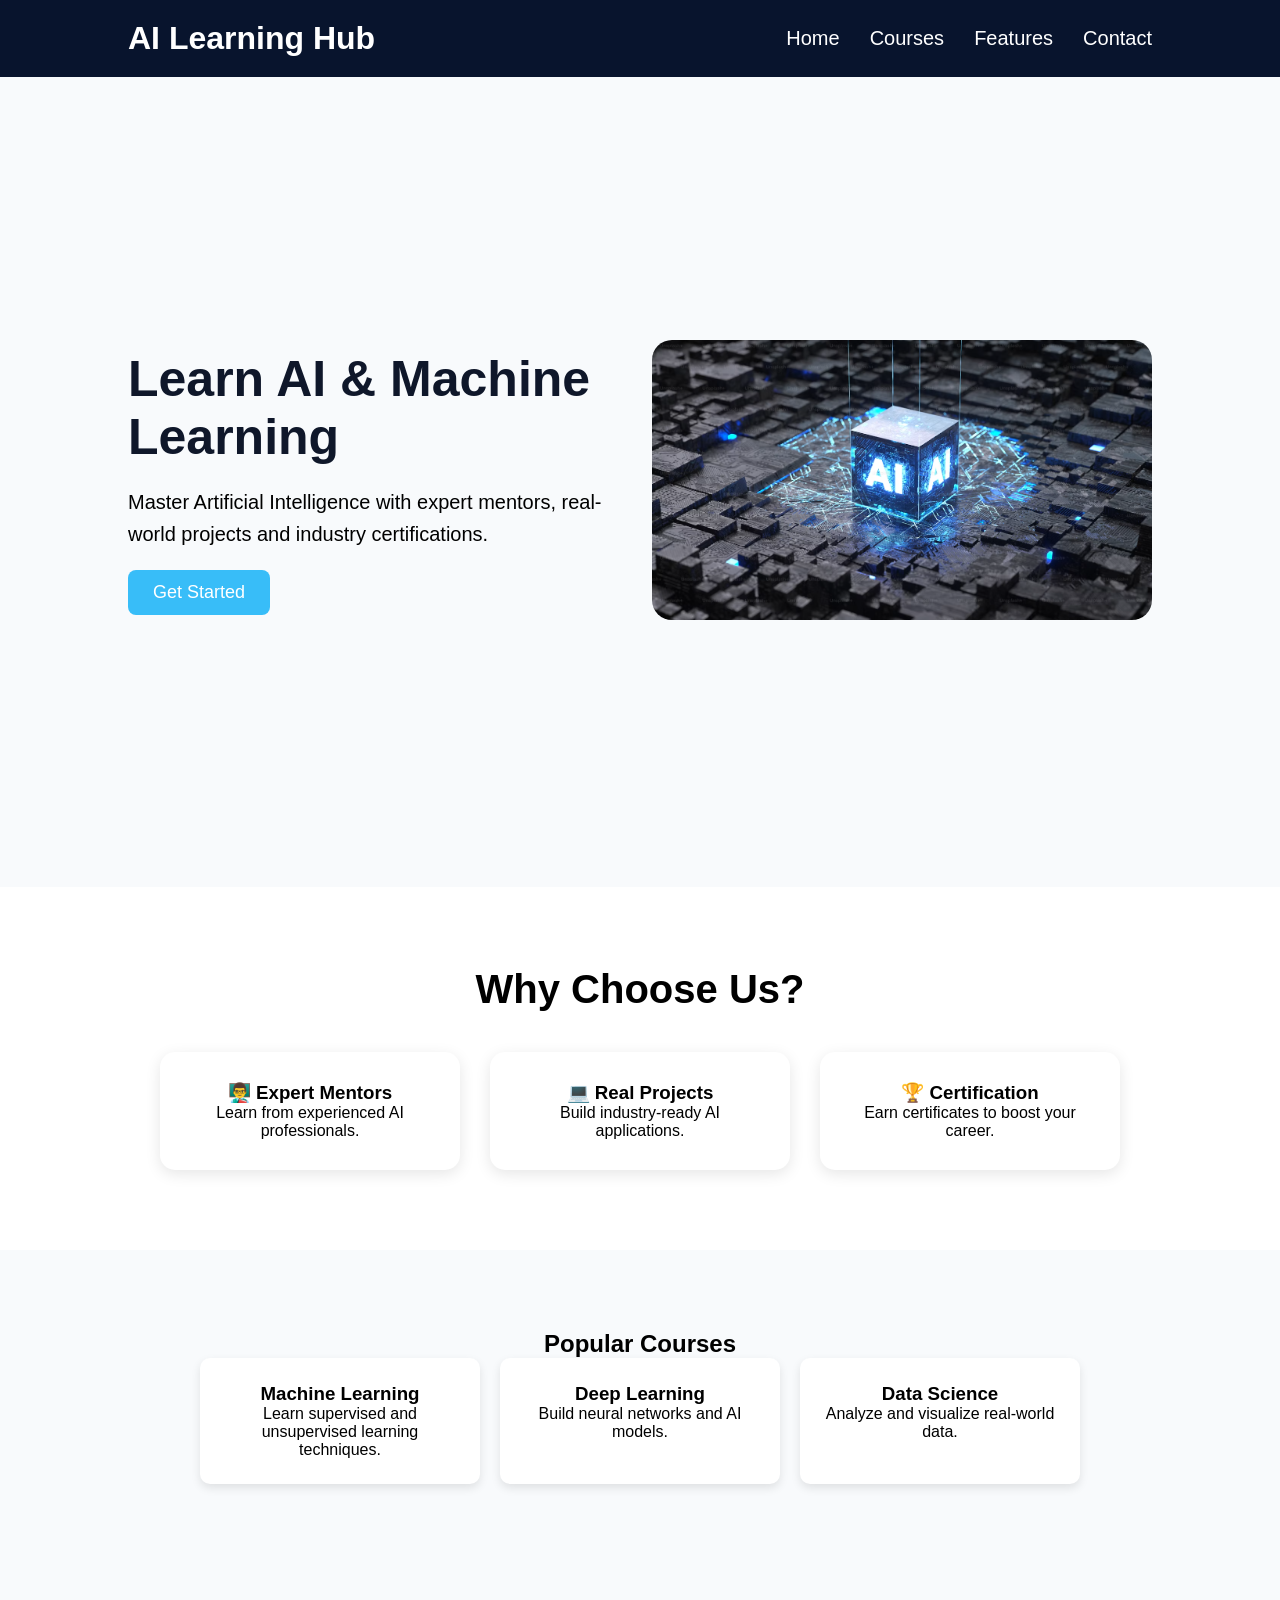
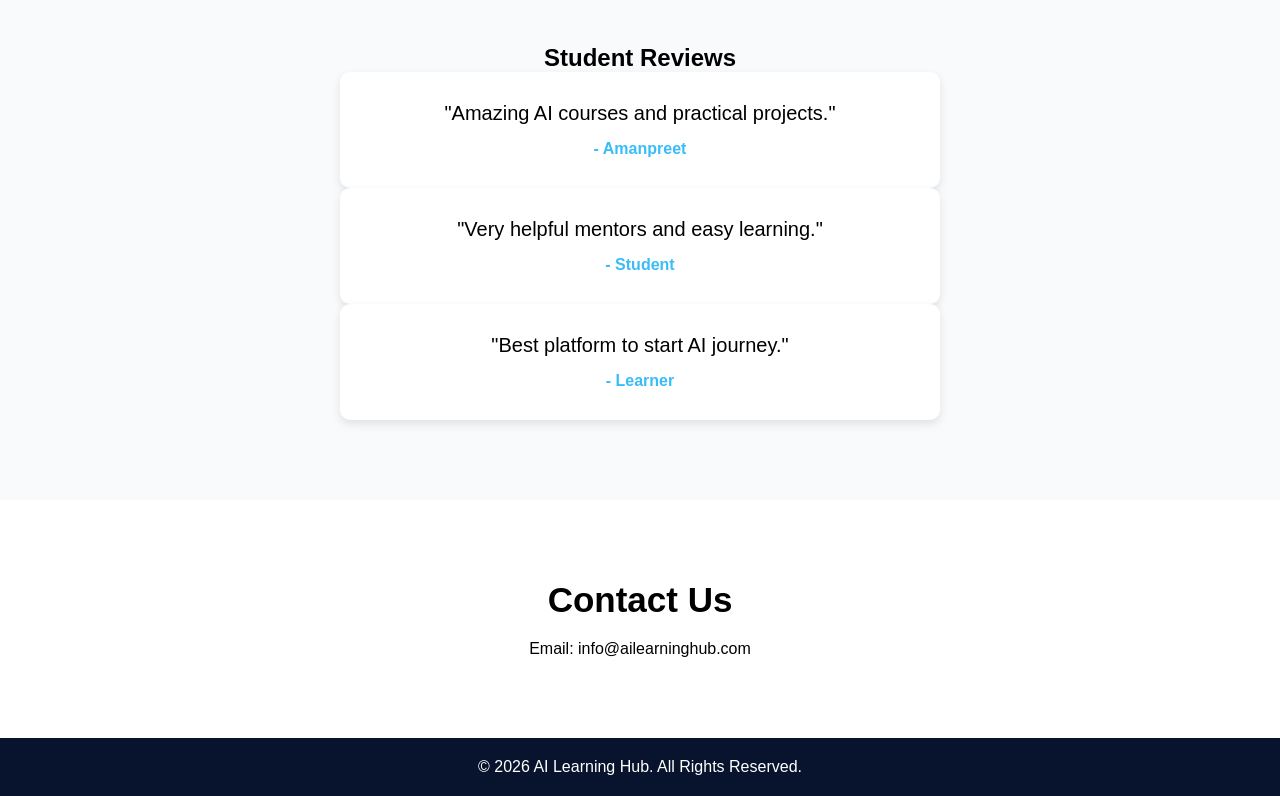
==== Task2-LandingPage/index.html @ 40dde59e "Add Task 2 Landing Page" ====
<!DOCTYPE html>
<html lang="en">

<head>
    <meta charset="UTF-8">
    <meta name="viewport" content="width=device-width, initial-scale=1.0">
    <title>AI Learning Hub</title>
    <link rel="stylesheet" href="style.css">
</head>

<body>
    <header>
        <nav>
            <div class="logo">AI Learning Hub</div>

            <ul class="nav-links">
                <li><a href="#home">Home</a></li>
                <li><a href="#courses">Courses</a></li>
                <li><a href="#features">Features</a></li>
                <li><a href="#contact">Contact</a></li>
            </ul>
        </nav>
    </header>
    <section id="home" class="hero">

        <div class="hero-text">
            <h1>Learn AI & Machine Learning</h1>

            <p>
                Master Artificial Intelligence with expert mentors,
                real-world projects and industry certifications.
            </p>

            <button>Get Started</button>
        </div>

        <div class="hero-image">
            <img src="image.png" alt="AI Image">
        </div>

    </section>
    <section id="features" class="features">

        <h2>Why Choose Us?</h2>

        <div class="feature-container">

            <div class="feature-card">
                <h3>👨‍🏫 Expert Mentors</h3>
                <p>Learn from experienced AI professionals.</p>
            </div>

            <div class="feature-card">
                <h3>💻 Real Projects</h3>
                <p>Build industry-ready AI applications.</p>
            </div>

            <div class="feature-card">
                <h3>🏆 Certification</h3>
                <p>Earn certificates to boost your career.</p>
            </div>

        </div>

    </section>
    <section id="courses" class="courses">
        <h2>Popular Courses</h2>

        <div class="course-container">

            <div class="course-card">
                <h3>Machine Learning</h3>
                <p>Learn supervised and unsupervised learning techniques.</p>
            </div>

            <div class="course-card">
                <h3>Deep Learning</h3>
                <p>Build neural networks and AI models.</p>
            </div>

            <div class="course-card">
                <h3>Data Science</h3>
                <p>Analyze and visualize real-world data.</p>
            </div>

        </div>
    </section>
    <section class="testimonials">
        <h2>Student Reviews</h2>

        <div class="review-card">
            <p>"Amazing AI courses and practical projects."</p>
            <h4>- Amanpreet</h4>
        </div>

        <div class="review-card">
            <p>"Very helpful mentors and easy learning."</p>
            <h4>- Student</h4>
        </div>

        <div class="review-card">
            <p>"Best platform to start AI journey."</p>
            <h4>- Learner</h4>
        </div>
    </section>

    <section id="contact" class="contact">
        <h2>Contact Us</h2>
        <p>Email: info@ailearninghub.com</p>
    </section>

    <footer>
        <p>© 2026 AI Learning Hub. All Rights Reserved.</p>
    </footer>
</body>

</html>
---- Task2-LandingPage/style.css ----
html{
    scroll-behavior: smooth;
}
*{
    margin:0;
    padding:0;
    box-sizing:border-box;
    font-family:Arial, sans-serif;
}

body{
    background:#f8fafc;
}

.navbar{
    display:flex;
    justify-content:space-between;
    align-items:center;
    padding:20px 50px;
    background:#0f172a;
}

.logo{
    color:white;
    font-size:28px;
    font-weight:bold;
}

nav{
    display:flex;
    justify-content:space-between;
    align-items:center;
    padding:20px 10%;
    background:#08142d;
}
header{
    position:sticky;
    top:0;
    z-index:1000;
}

.logo{
    color:white;
    font-size:32px;
    font-weight:bold;
}

.nav-links{
    display:flex;
    list-style:none;
    gap:30px;
}

.nav-links a{
    color:white;
    text-decoration:none;
    font-size:20px;
}

.nav-links a:hover{
    color:#38bdf8;
}
.hero{
    display:flex;
    justify-content:space-between;
    align-items:center;
    padding:100px 10%;
    min-height:90vh;
}

.hero-text{
    width:50%;
}

.hero-text h1{
    font-size:50px;
    color:#0f172a;
}

.hero-text p{
    margin-top:20px;
    font-size:20px;
    line-height:1.6;
}

.hero-text button{
    margin-top:20px;
    padding:12px 25px;
    border:none;
    background:#38bdf8;
    color:white;
    font-size:18px;
    border-radius:8px;
    cursor:pointer;
}
.hero-text button:hover{
    background:#0284c7;
    transform:scale(1.05);
}
.hero-image img{
    width:500px;
    border-radius:20px;
    transition:0.4s;
}

.hero-image img:hover{
    transform:scale(1.05);
}
.features{
    padding:80px;
    text-align:center;
    background:white;
}

.features h2{
    font-size:40px;
    margin-bottom:40px;
}

.feature-container{
    display:flex;
    justify-content:center;
    gap:30px;
}

.feature-card{
    width:300px;
    padding:30px;
    background:white;
    border-radius:15px;
    box-shadow:0 4px 15px rgba(0,0,0,0.1);
    transition:0.3s;
}

.feature-card:hover{
    transform:translateY(-10px);
}
.feature-card:hover,
.course-card:hover{
    transform:translateY(-5px);
    transition:0.3s;
}
.btn:hover{
    background:#0284c7;
}
.courses{
    padding:80px 10%;
    text-align:center;
}

.course-container{
    display:flex;
    justify-content:center;
    gap:20px;
    flex-wrap:wrap;
}

.course-card{
    background:white;
    padding:25px;
    width:280px;
    border-radius:10px;
    box-shadow:0 4px 10px rgba(0,0,0,0.1);
    transition:0.3s;
}

.course-card:hover{
    transform:translateY(-10px);
}
.testimonials{
    text-align:center;
    padding:80px 10%;
}

.review-card{
    max-width:600px;
    margin:auto;
    background:white;
    padding:30px;
    border-radius:10px;
    box-shadow:0 4px 10px rgba(0,0,0,0.1);
}

.review-card p{
    font-size:20px;
    margin-bottom:15px;
}

.review-card h4{
    color:#38bdf8;
}
.contact{
    text-align:center;
    padding:80px 10%;
    background:white;
}

.contact h2{
    margin-bottom:20px;
    font-size:35px;
}
footer{
    background:#08142d;
    color:white;
    text-align:center;
    padding:20px;
}

@media(max-width:768px){

    .hero{
        flex-direction:column;
        text-align:center;
    }

    .hero-text{
        width:100%;
        margin-bottom:30px;
    }

    .hero-image img{
        width:100%;
        max-width:400px;
    }

    .feature-container,
    .course-container{
        flex-direction:column;
        align-items:center;
    }

    nav{
        flex-direction:column;
        gap:15px;
    }
}
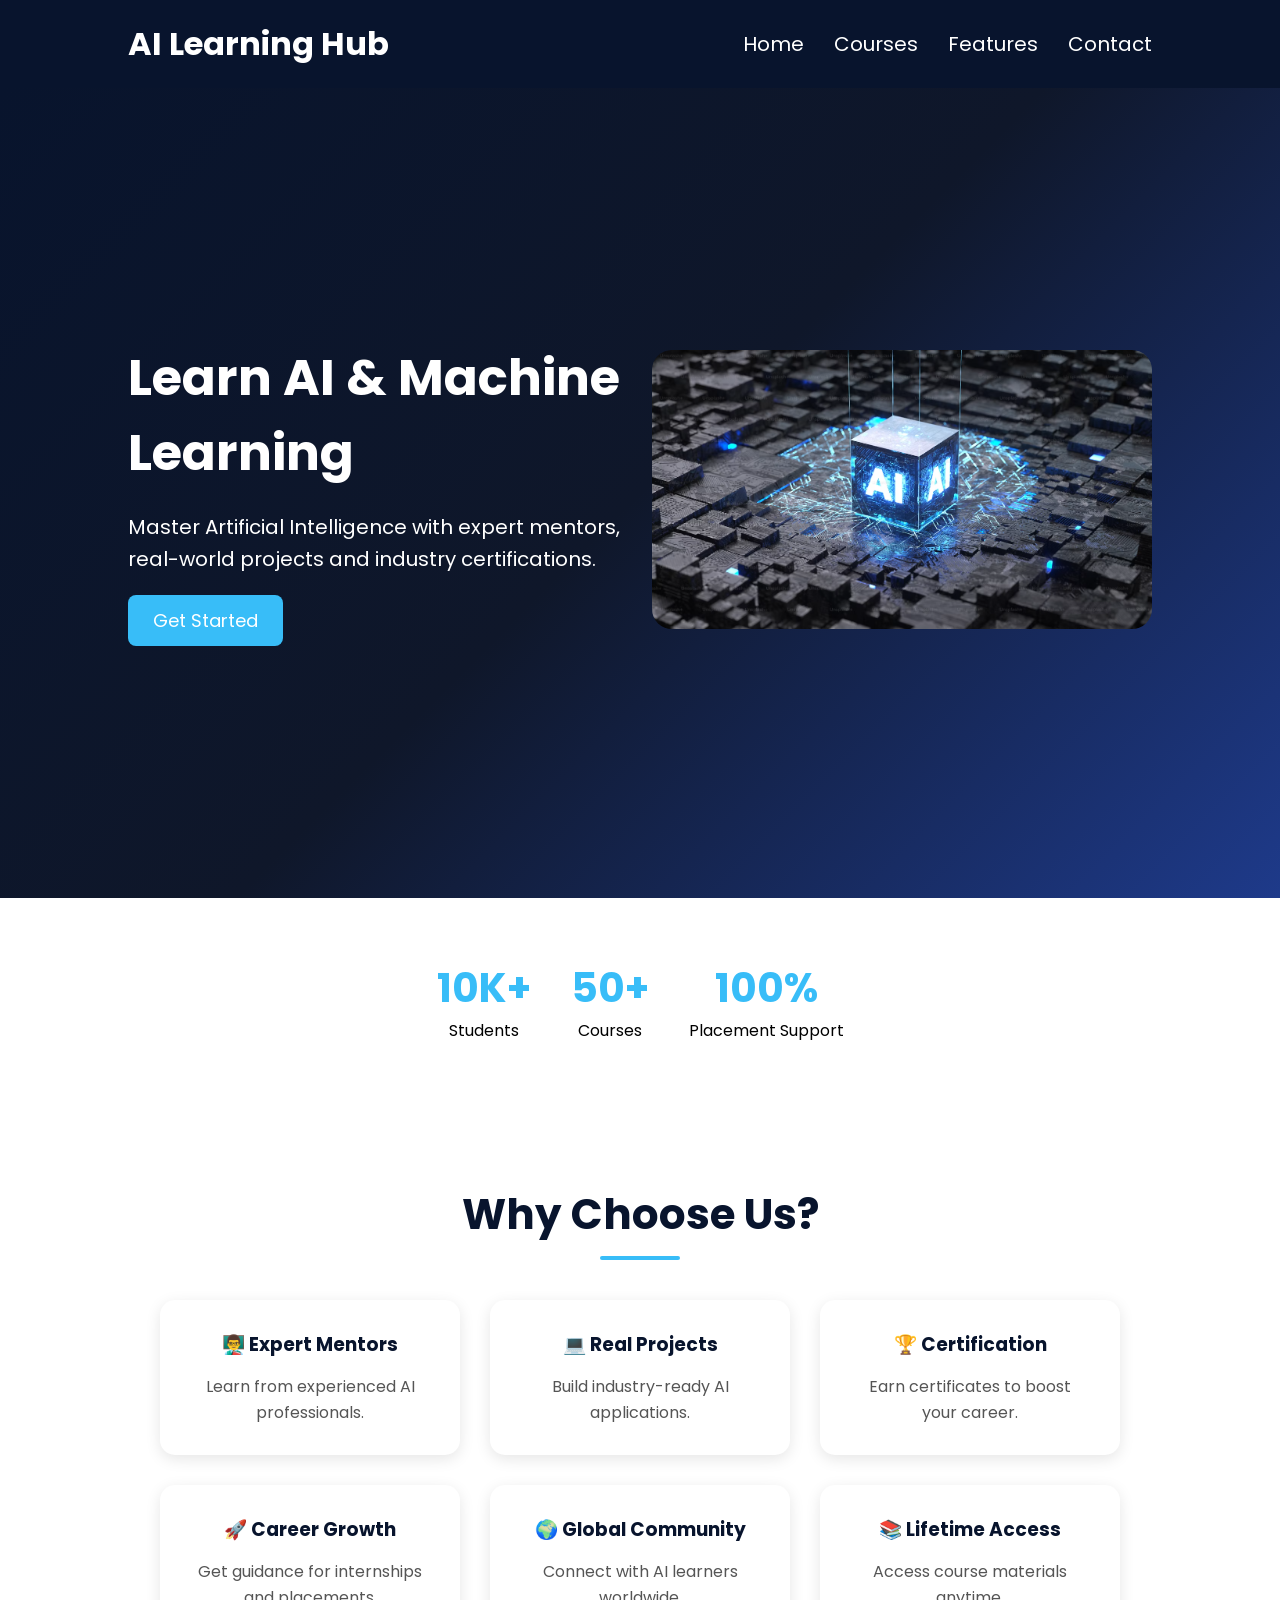
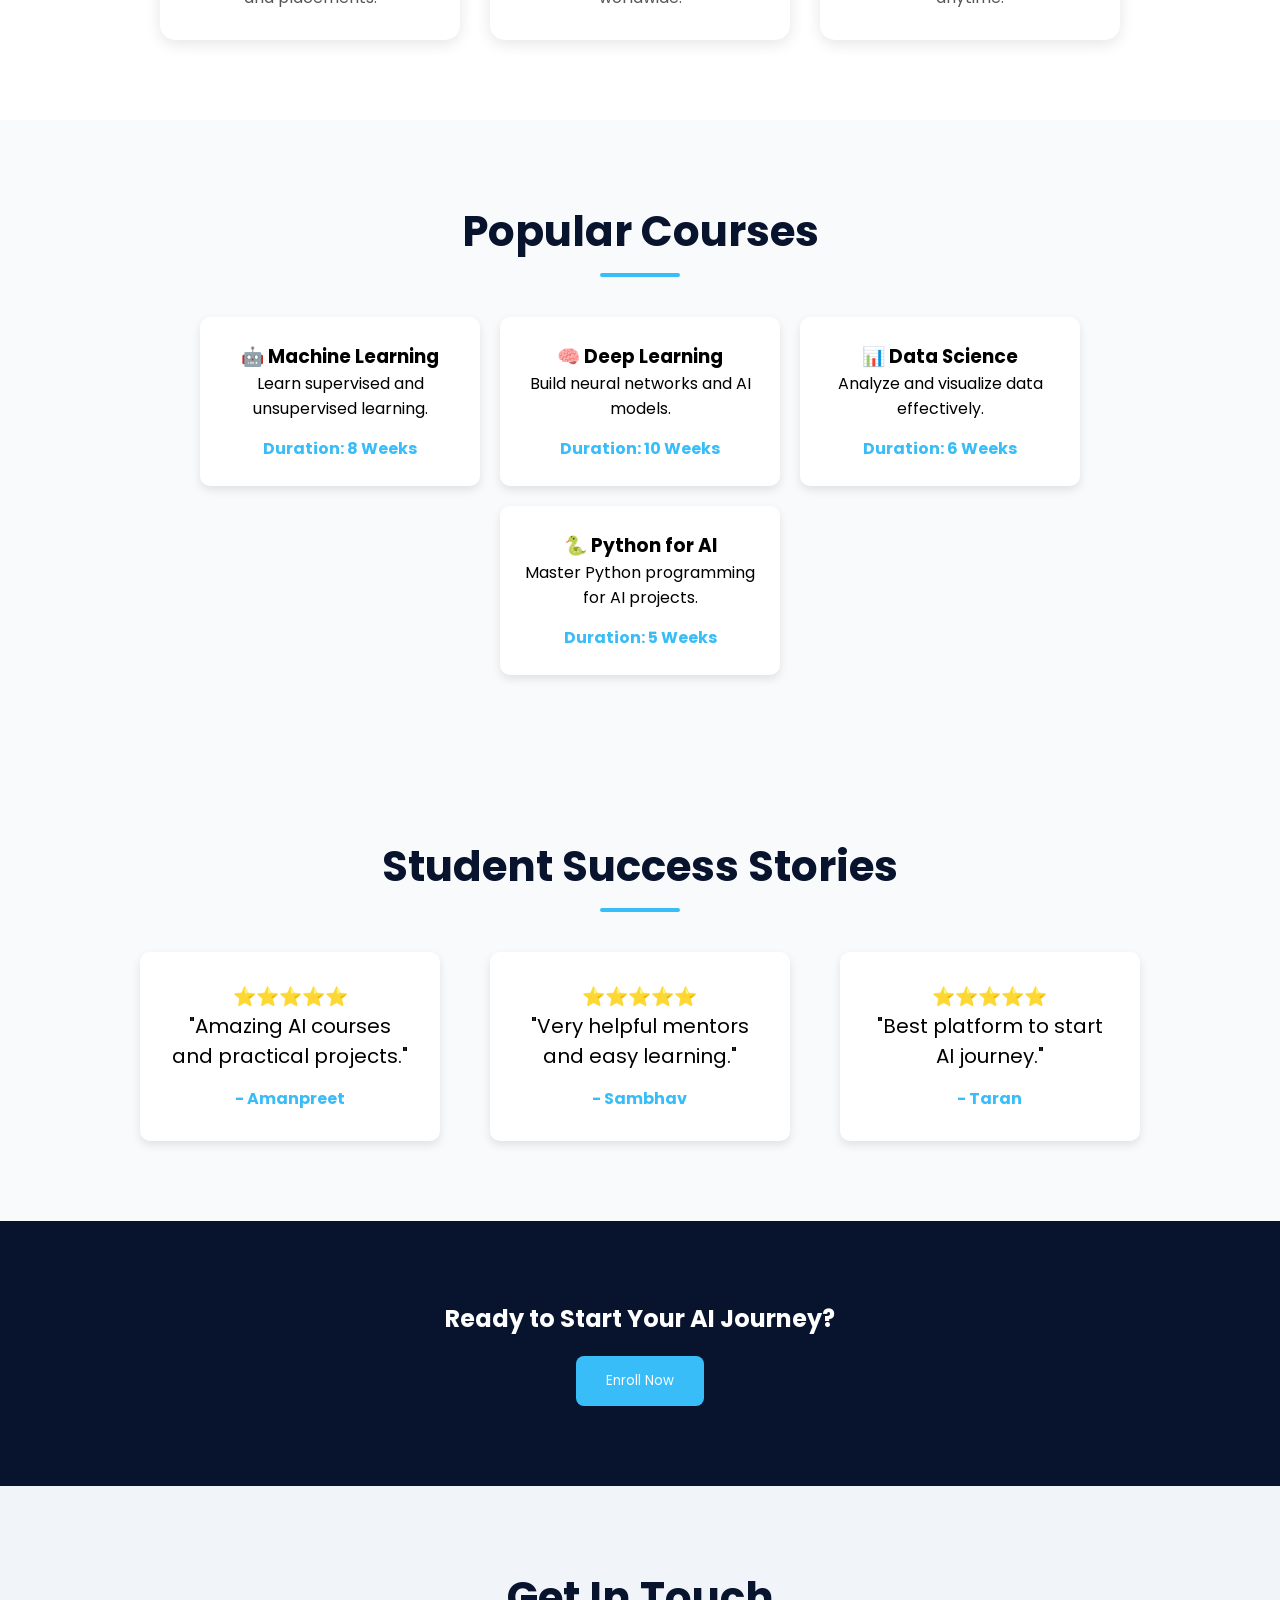
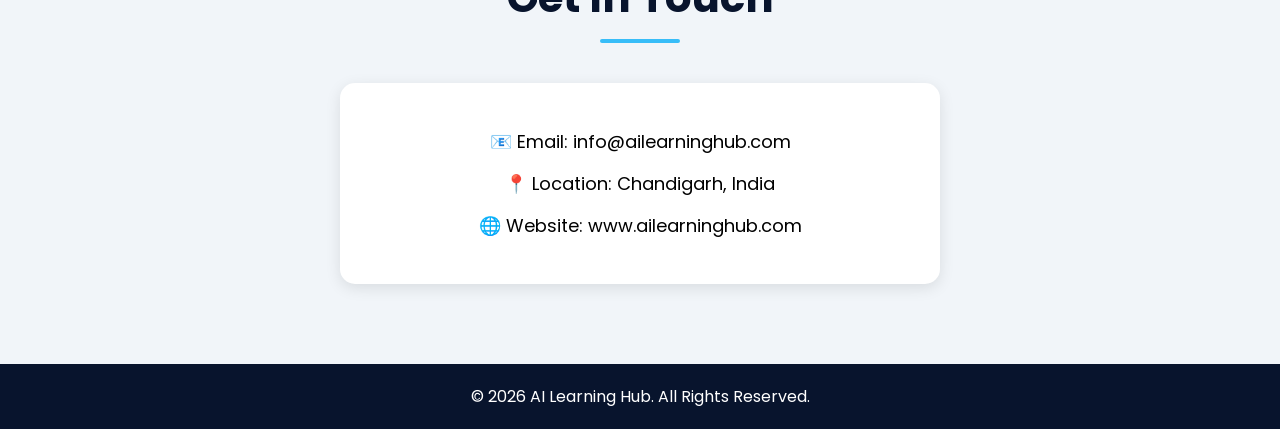
==== commit 2cbb3e1c: "Add Task2 LandingPage" ====
--- a/Task2-LandingPage/index.html
+++ b/Task2-LandingPage/index.html
@@ -6,6 +6,7 @@
     <meta name="viewport" content="width=device-width, initial-scale=1.0">
     <title>AI Learning Hub</title>
     <link rel="stylesheet" href="style.css">
+    <link href="https://fonts.googleapis.com/css2?family=Poppins:wght@300;400;600;700&display=swap" rel="stylesheet">
 </head>
 
 <body>
@@ -39,6 +40,22 @@
         </div>
 
     </section>
+    <section class="stats">
+        <div class="stat-box">
+            <h2>10K+</h2>
+            <p>Students</p>
+        </div>
+
+        <div class="stat-box">
+            <h2>50+</h2>
+            <p>Courses</p>
+        </div>
+
+        <div class="stat-box">
+            <h2>100%</h2>
+            <p>Placement Support</p>
+        </div>
+    </section>
     <section id="features" class="features">
 
         <h2>Why Choose Us?</h2>
@@ -60,6 +77,21 @@
                 <p>Earn certificates to boost your career.</p>
             </div>
 
+            <div class="feature-card">
+                <h3>🚀 Career Growth</h3>
+                <p>Get guidance for internships and placements.</p>
+            </div>
+
+            <div class="feature-card">
+                <h3>🌍 Global Community</h3>
+                <p>Connect with AI learners worldwide.</p>
+            </div>
+
+            <div class="feature-card">
+                <h3>📚 Lifetime Access</h3>
+                <p>Access course materials anytime.</p>
+            </div>
+
         </div>
 
     </section>
@@ -69,44 +101,79 @@
         <div class="course-container">
 
             <div class="course-card">
-                <h3>Machine Learning</h3>
-                <p>Learn supervised and unsupervised learning techniques.</p>
+                <h3>🤖 Machine Learning</h3>
+                <p>Learn supervised and unsupervised learning.</p>
+                <span>Duration: 8 Weeks</span>
             </div>
 
             <div class="course-card">
-                <h3>Deep Learning</h3>
+                <h3>🧠 Deep Learning</h3>
                 <p>Build neural networks and AI models.</p>
+                <span>Duration: 10 Weeks</span>
             </div>
 
             <div class="course-card">
-                <h3>Data Science</h3>
-                <p>Analyze and visualize real-world data.</p>
+                <h3>📊 Data Science</h3>
+                <p>Analyze and visualize data effectively.</p>
+                <span>Duration: 6 Weeks</span>
+            </div>
+
+            <div class="course-card">
+                <h3>🐍 Python for AI</h3>
+                <p>Master Python programming for AI projects.</p>
+                <span>Duration: 5 Weeks</span>
             </div>
 
         </div>
     </section>
+
     <section class="testimonials">
-        <h2>Student Reviews</h2>
 
-        <div class="review-card">
-            <p>"Amazing AI courses and practical projects."</p>
-            <h4>- Amanpreet</h4>
+        <h2>Student Success Stories</h2>
+
+        <div class="review-container">
+
+            <div class="review-card">
+                <h3>⭐⭐⭐⭐⭐</h3>
+                <p>"Amazing AI courses and practical projects."</p>
+                <h4>- Amanpreet</h4>
+            </div>
+
+            <div class="review-card">
+                <h3>⭐⭐⭐⭐⭐</h3>
+                <p>"Very helpful mentors and easy learning."</p>
+                <h4>- Sambhav</h4>
+            </div>
+
+            <div class="review-card">
+                <h3>⭐⭐⭐⭐⭐</h3>
+                <p>"Best platform to start AI journey."</p>
+                <h4>- Taran</h4>
+            </div>
+
         </div>
 
-        <div class="review-card">
-            <p>"Very helpful mentors and easy learning."</p>
-            <h4>- Student</h4>
-        </div>
+    </section>
 
-        <div class="review-card">
-            <p>"Best platform to start AI journey."</p>
-            <h4>- Learner</h4>
-        </div>
+    <section class="cta">
+        <h2>Ready to Start Your AI Journey?</h2>
+        <button>Enroll Now</button>
     </section>
 
     <section id="contact" class="contact">
-        <h2>Contact Us</h2>
-        <p>Email: info@ailearninghub.com</p>
+
+        <h2>Get In Touch</h2>
+
+        <div class="contact-box">
+
+            <p>📧 Email: info@ailearninghub.com</p>
+
+            <p>📍 Location: Chandigarh, India</p>
+
+            <p>🌐 Website: www.ailearninghub.com</p>
+
+        </div>
+
     </section>
 
     <footer>
--- a/Task2-LandingPage/style.css
+++ b/Task2-LandingPage/style.css
@@ -1,236 +1,358 @@
-html{
+html {
     scroll-behavior: smooth;
 }
-*{
-    margin:0;
-    padding:0;
-    box-sizing:border-box;
-    font-family:Arial, sans-serif;
-}
-
-body{
-    background:#f8fafc;
-}
-
-.navbar{
-    display:flex;
-    justify-content:space-between;
-    align-items:center;
-    padding:20px 50px;
-    background:#0f172a;
-}
-
-.logo{
-    color:white;
-    font-size:28px;
-    font-weight:bold;
-}
-
-nav{
-    display:flex;
-    justify-content:space-between;
-    align-items:center;
-    padding:20px 10%;
-    background:#08142d;
-}
-header{
-    position:sticky;
-    top:0;
-    z-index:1000;
-}
-
-.logo{
-    color:white;
-    font-size:32px;
-    font-weight:bold;
-}
-
-.nav-links{
-    display:flex;
-    list-style:none;
-    gap:30px;
-}
-
-.nav-links a{
-    color:white;
-    text-decoration:none;
-    font-size:20px;
-}
-
-.nav-links a:hover{
-    color:#38bdf8;
-}
-.hero{
-    display:flex;
-    justify-content:space-between;
-    align-items:center;
-    padding:100px 10%;
-    min-height:90vh;
-}
-
-.hero-text{
-    width:50%;
-}
-
-.hero-text h1{
-    font-size:50px;
-    color:#0f172a;
-}
-
-.hero-text p{
-    margin-top:20px;
-    font-size:20px;
-    line-height:1.6;
-}
-
-.hero-text button{
-    margin-top:20px;
-    padding:12px 25px;
-    border:none;
-    background:#38bdf8;
-    color:white;
-    font-size:18px;
-    border-radius:8px;
-    cursor:pointer;
-}
-.hero-text button:hover{
-    background:#0284c7;
-    transform:scale(1.05);
-}
-.hero-image img{
-    width:500px;
-    border-radius:20px;
-    transition:0.4s;
-}
-
-.hero-image img:hover{
-    transform:scale(1.05);
-}
-.features{
-    padding:80px;
-    text-align:center;
-    background:white;
-}
-
-.features h2{
-    font-size:40px;
-    margin-bottom:40px;
-}
-
-.feature-container{
-    display:flex;
-    justify-content:center;
-    gap:30px;
-}
-
-.feature-card{
-    width:300px;
-    padding:30px;
-    background:white;
-    border-radius:15px;
-    box-shadow:0 4px 15px rgba(0,0,0,0.1);
-    transition:0.3s;
-}
-
-.feature-card:hover{
-    transform:translateY(-10px);
-}
+
+* {
+    margin: 0;
+    padding: 0;
+    box-sizing: border-box;
+    font-family: 'Poppins', sans-serif;
+}
+
+body {
+    background: #f8fafc;
+}
+
+.navbar {
+    display: flex;
+    justify-content: space-between;
+    align-items: center;
+    padding: 20px 50px;
+    background: #0f172a;
+}
+
+.logo {
+    color: white;
+    font-size: 28px;
+    font-weight: bold;
+}
+
+nav {
+    display: flex;
+    justify-content: space-between;
+    align-items: center;
+    padding: 20px 10%;
+    background: #08142d;
+}
+
+header {
+    position: sticky;
+    top: 0;
+    z-index: 1000;
+}
+
+.logo {
+    color: white;
+    font-size: 32px;
+    font-weight: bold;
+}
+
+.nav-links {
+    display: flex;
+    list-style: none;
+    gap: 30px;
+}
+
+.nav-links a {
+    color: white;
+    text-decoration: none;
+    font-size: 20px;
+}
+
+.nav-links a:hover {
+    color: #38bdf8;
+}
+
+.hero {
+    display: flex;
+    justify-content: space-between;
+    align-items: center;
+    padding: 100px 10%;
+    min-height: 90vh;
+    background: linear-gradient(135deg, #08142d, #0f172a, #1e3a8a);
+    color: white;
+}
+
+.hero-text {
+    width: 50%;
+}
+
+.hero-text h1 {
+    font-size: 50px;
+    color: white;
+}
+
+.hero-text p {
+    margin-top: 20px;
+    font-size: 20px;
+    line-height: 1.6;
+}
+
+.hero-text button {
+    margin-top: 20px;
+    padding: 12px 25px;
+    border: none;
+    background: #38bdf8;
+    color: white;
+    font-size: 18px;
+    border-radius: 8px;
+    cursor: pointer;
+}
+
+.hero-text button:hover {
+    background: #0284c7;
+    transform: scale(1.08);
+    transition: 0.3s;
+}
+
+.hero-image img {
+    width: 500px;
+    border-radius: 20px;
+    transition: 0.4s;
+}
+
+.hero-image img:hover {
+    transform: scale(1.05);
+}
+
+.features {
+    padding: 80px;
+    text-align: center;
+    background: white;
+}
+
+.features h2 {
+    font-size: 40px;
+    margin-bottom: 40px;
+}
+
+.feature-container {
+    display: flex;
+    justify-content: center;
+    gap: 30px;
+    flex-wrap: wrap;
+}
+
+.feature-card h3 {
+    margin-bottom: 15px;
+    color: #08142d;
+}
+
+.feature-card p {
+    color: #555;
+    line-height: 1.6;
+}
+
+.feature-card {
+    width: 300px;
+    padding: 30px;
+    background: white;
+    border-radius: 15px;
+    box-shadow: 0 4px 15px rgba(0, 0, 0, 0.1);
+    transition: 0.3s;
+}
+
+.feature-card:hover {
+    transform: translateY(-10px);
+}
+
 .feature-card:hover,
-.course-card:hover{
-    transform:translateY(-5px);
-    transition:0.3s;
-}
-.btn:hover{
-    background:#0284c7;
-}
-.courses{
-    padding:80px 10%;
-    text-align:center;
-}
-
-.course-container{
-    display:flex;
-    justify-content:center;
-    gap:20px;
-    flex-wrap:wrap;
-}
-
-.course-card{
-    background:white;
-    padding:25px;
-    width:280px;
-    border-radius:10px;
-    box-shadow:0 4px 10px rgba(0,0,0,0.1);
-    transition:0.3s;
-}
-
-.course-card:hover{
-    transform:translateY(-10px);
-}
-.testimonials{
-    text-align:center;
-    padding:80px 10%;
-}
-
-.review-card{
-    max-width:600px;
-    margin:auto;
-    background:white;
-    padding:30px;
-    border-radius:10px;
-    box-shadow:0 4px 10px rgba(0,0,0,0.1);
-}
-
-.review-card p{
-    font-size:20px;
-    margin-bottom:15px;
-}
-
-.review-card h4{
-    color:#38bdf8;
-}
-.contact{
-    text-align:center;
-    padding:80px 10%;
-    background:white;
-}
-
-.contact h2{
-    margin-bottom:20px;
-    font-size:35px;
-}
-footer{
-    background:#08142d;
-    color:white;
-    text-align:center;
-    padding:20px;
-}
-
-@media(max-width:768px){
-
-    .hero{
-        flex-direction:column;
-        text-align:center;
-    }
-
-    .hero-text{
-        width:100%;
-        margin-bottom:30px;
-    }
-
-    .hero-image img{
-        width:100%;
-        max-width:400px;
+.course-card:hover {
+    transform: translateY(-5px);
+    transition: 0.3s;
+}
+
+.btn:hover {
+    background: #0284c7;
+}
+
+.courses {
+    padding: 80px 10%;
+    text-align: center;
+}
+
+.course-container {
+    display: flex;
+    justify-content: center;
+    gap: 20px;
+    flex-wrap: wrap;
+}
+
+.course-card {
+    background: white;
+    padding: 25px;
+    width: 280px;
+    border-radius: 10px;
+    box-shadow: 0 4px 10px rgba(0, 0, 0, 0.1);
+    transition: 0.3s;
+}
+
+.course-card span {
+    display: block;
+    margin-top: 15px;
+    color: #38bdf8;
+    font-weight: bold;
+}
+
+.course-card:hover,
+.feature-card:hover {
+    transform: translateY(-10px);
+    box-shadow: 0 10px 25px rgba(56, 189, 248, 0.4);
+}
+
+.testimonials {
+    text-align: center;
+    padding: 80px 10%;
+}
+
+.review-card {
+    max-width: 600px;
+    margin: auto;
+    background: white;
+    padding: 30px;
+    border-radius: 10px;
+    box-shadow: 0 4px 10px rgba(0, 0, 0, 0.1);
+}
+
+.review-card p {
+    font-size: 20px;
+    margin-bottom: 15px;
+}
+
+.review-card h4 {
+    color: #38bdf8;
+}
+
+.review-container {
+    display: flex;
+    justify-content: center;
+    gap: 25px;
+    flex-wrap: wrap;
+}
+
+.review-card {
+    width: 300px;
+    transition: 0.3s;
+}
+
+.review-card:hover {
+    transform: translateY(-10px);
+}
+
+.cta {
+    text-align: center;
+    padding: 80px;
+    background: #08142d;
+    color: white;
+}
+
+.cta button {
+    margin-top: 20px;
+    padding: 15px 30px;
+    border: none;
+    background: #38bdf8;
+    color: white;
+    border-radius: 8px;
+    cursor: pointer;
+}
+
+.contact {
+    text-align: center;
+    padding: 80px 10%;
+    background: #f1f5f9;
+}
+
+.contact-box {
+    background: white;
+    max-width: 600px;
+    margin: auto;
+    padding: 30px;
+    border-radius: 15px;
+    box-shadow: 0 4px 15px rgba(0, 0, 0, 0.1);
+}
+
+.contact-box p {
+    margin: 15px 0;
+    font-size: 18px;
+}
+
+.contact h2 {
+    margin-bottom: 20px;
+    font-size: 35px;
+}
+
+footer {
+    background: #08142d;
+    color: white;
+    text-align: center;
+    padding: 20px;
+}
+
+@media(max-width:768px) {
+
+    .hero {
+        flex-direction: column;
+        text-align: center;
+    }
+
+    .hero-text {
+        width: 100%;
+        margin-bottom: 30px;
+    }
+
+    .hero-image img {
+        width: 100%;
+        max-width: 400px;
     }
 
     .feature-container,
-    .course-container{
-        flex-direction:column;
-        align-items:center;
-    }
-
-    nav{
-        flex-direction:column;
-        gap:15px;
-    }
+    .course-container {
+        flex-direction: column;
+        align-items: center;
+    }
+
+    nav {
+        flex-direction: column;
+        gap: 15px;
+    }
+}
+
+.stats {
+    display: flex;
+    justify-content: center;
+    gap: 40px;
+    padding: 60px;
+    background: white;
+}
+
+.stat-box {
+    text-align: center;
+}
+
+.stat-box h2 {
+    color: #38bdf8;
+    font-size: 40px;
+}
+
+.features h2,
+.courses h2,
+.testimonials h2,
+.contact h2 {
+    font-size: 42px;
+    margin-bottom: 40px;
+    color: #08142d;
+    position: relative;
+}
+
+.features h2::after,
+.courses h2::after,
+.testimonials h2::after,
+.contact h2::after {
+    content: "";
+    width: 80px;
+    height: 4px;
+    background: #38bdf8;
+    display: block;
+    margin: 10px auto;
+    border-radius: 10px;
 }
